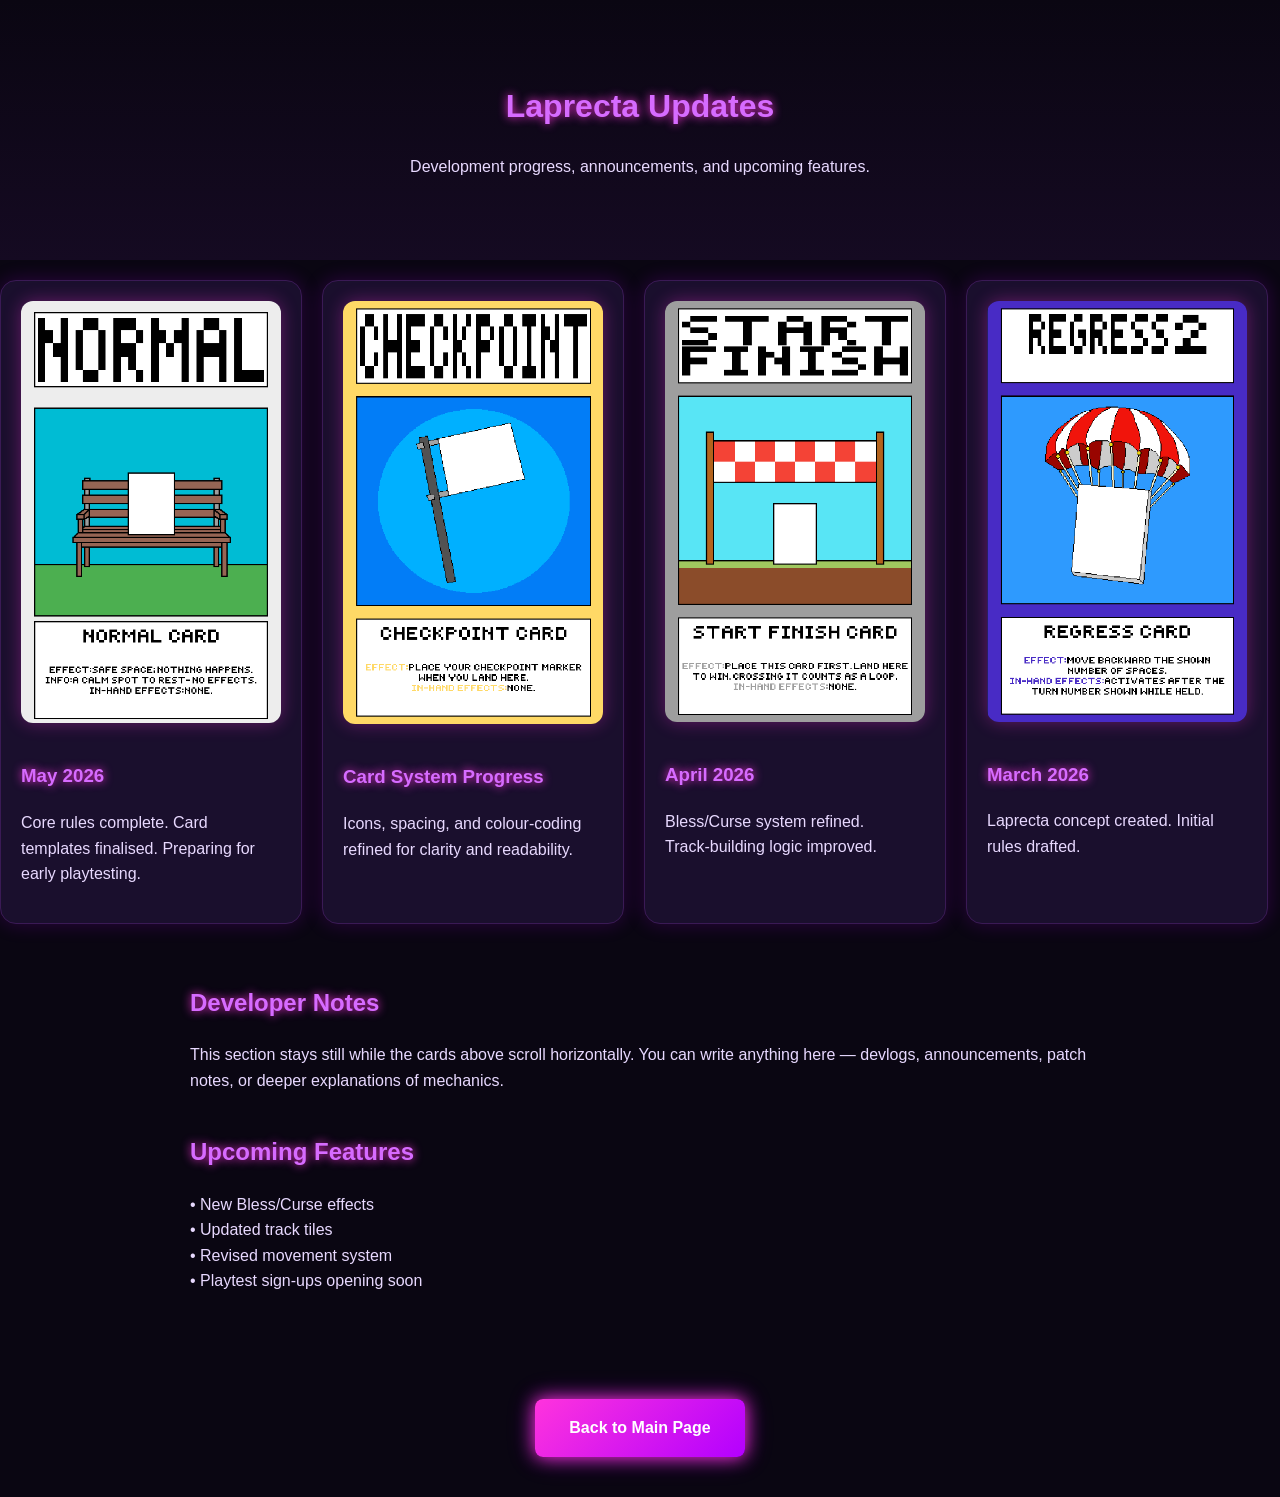
==== updates.html @ 2bb6e2e8 "Remove comments from horizontal card scroller" ====
<!DOCTYPE html>
<html lang="en">
<head>
    <meta charset="UTF-8">
    <title>Laprecta – Updates</title>
    <link rel="stylesheet" href="style.css">
</head>
<body>

    <header class="hero">
        <h1>Laprecta Updates</h1>
        <p class="tagline">Development progress, announcements, and upcoming features.</p>
    </header>

    <!-- HORIZONTAL CARD SCROLLER -->
    <section class="horizontal-scroll">

        <div class="scroll-card">
            <img src="normal card.png" class="scroll-img" alt="Card 1">
            <h3>May 2026</h3>
            <p>Core rules complete. Card templates finalised. Preparing for early playtesting.</p>
        </div>

        <div class="scroll-card">
            <img src="Screenshot 2026-05-13 111753.png" class="scroll-img" alt="Card 2">
            <h3>Card System Progress</h3>
            <p>Icons, spacing, and colour‑coding refined for clarity and readability.</p>
        </div>

        <div class="scroll-card">
            <img src="Screenshot 2026-05-13 111914.png" class="scroll-img" alt="Card 3">
            <h3>April 2026</h3>
            <p>Bless/Curse system refined. Track‑building logic improved.</p>
        </div>

        <div class="scroll-card">
            <img src="Screenshot 2026-05-13 111659.png" class="scroll-img" alt="Card 4">
            <h3>March 2026</h3>
            <p>Laprecta concept created. Initial rules drafted.</p>
        </div>

    </section>

    <!-- INDEPENDENT TEXT BELOW -->
    <section class="content-block">
        <h2>Developer Notes</h2>
        <p>
            This section stays still while the cards above scroll horizontally.
            You can write anything here — devlogs, announcements, patch notes,
            or deeper explanations of mechanics.
        </p>
    </section>

    <section class="content-block">
        <h2>Upcoming Features</h2>
        <p>
            • New Bless/Curse effects<br>
            • Updated track tiles<br>
            • Revised movement system<br>
            • Playtest sign‑ups opening soon
        </p>
    </section>

    <section class="center">
        <a href="index.html" class="cta-button">Back to Main Page</a>
    </section>

</body>
</html>
---- style.css ----
/* ===== GLOBAL ===== */
body {
    margin: 0;
    padding: 0;
    background: #0a0612;
    color: #e8d9ff;
    font-family: 'Segoe UI', sans-serif;
    line-height: 1.6;
}

h1, h2, h3 {
    color: #d66bff;
    text-shadow: 0 0 10px #ff33dd;
}

a {
    color: #ff66ee;
    text-decoration: none;
}

/* ===== HERO ===== */
.hero {
    text-align: center;
    padding: 60px 20px;
    background: linear-gradient(to bottom, #0a0612 0%, #150a22 100%);
}

.tagline {
    max-width: 600px;
    margin: 10px auto 20px;
}

/* ===== HORIZONTAL SCROLLER ===== */
.horizontal-scroll {
    display: flex;
    gap: 20px;
    overflow-x: auto;
    padding: 20px;
    scroll-snap-type: x mandatory;
}

.horizontal-scroll::-webkit-scrollbar {
    height: 10px;
}

.horizontal-scroll::-webkit-scrollbar-thumb {
    background: #b300ff;
    border-radius: 10px;
}

.scroll-card {
    min-width: 260px;
    background: #1a0f2d;
    padding: 20px;
    border-radius: 16px;
    border: 1px solid #3a1a55;
    box-shadow: 0 0 20px #b300ff33;
    scroll-snap-align: start;
}

.scroll-img {
    width: 100%;
    border-radius: 12px;
    margin-bottom: 12px;
    box-shadow: 0 0 18px #ff33dd55;
}

/* ===== CONTENT BLOCK ===== */
.content-block {
    max-width: 900px;
    margin: 40px auto;
    padding: 0 20px;
}

/* ===== BUTTON ===== */
.cta-button {
    display: inline-block;
    padding: 16px 34px;
    background: linear-gradient(135deg, #ff33dd, #b300ff);
    color: #fff;
    font-weight: bold;
    border-radius: 8px;
    margin-top: 25px;
    box-shadow: 0 0 18px #ff33dd, 0 0 28px #b300ff55;
    transition: 0.25s ease;
}

.cta-button:hover {
    transform: translateY(-4px) scale(1.03);
    box-shadow: 0 0 26px #ff66ee, 0 0 40px #cc33ffaa;
}

/* ===== CENTER ===== */
.center {
    text-align: center;
    padding: 40px 20px;
}
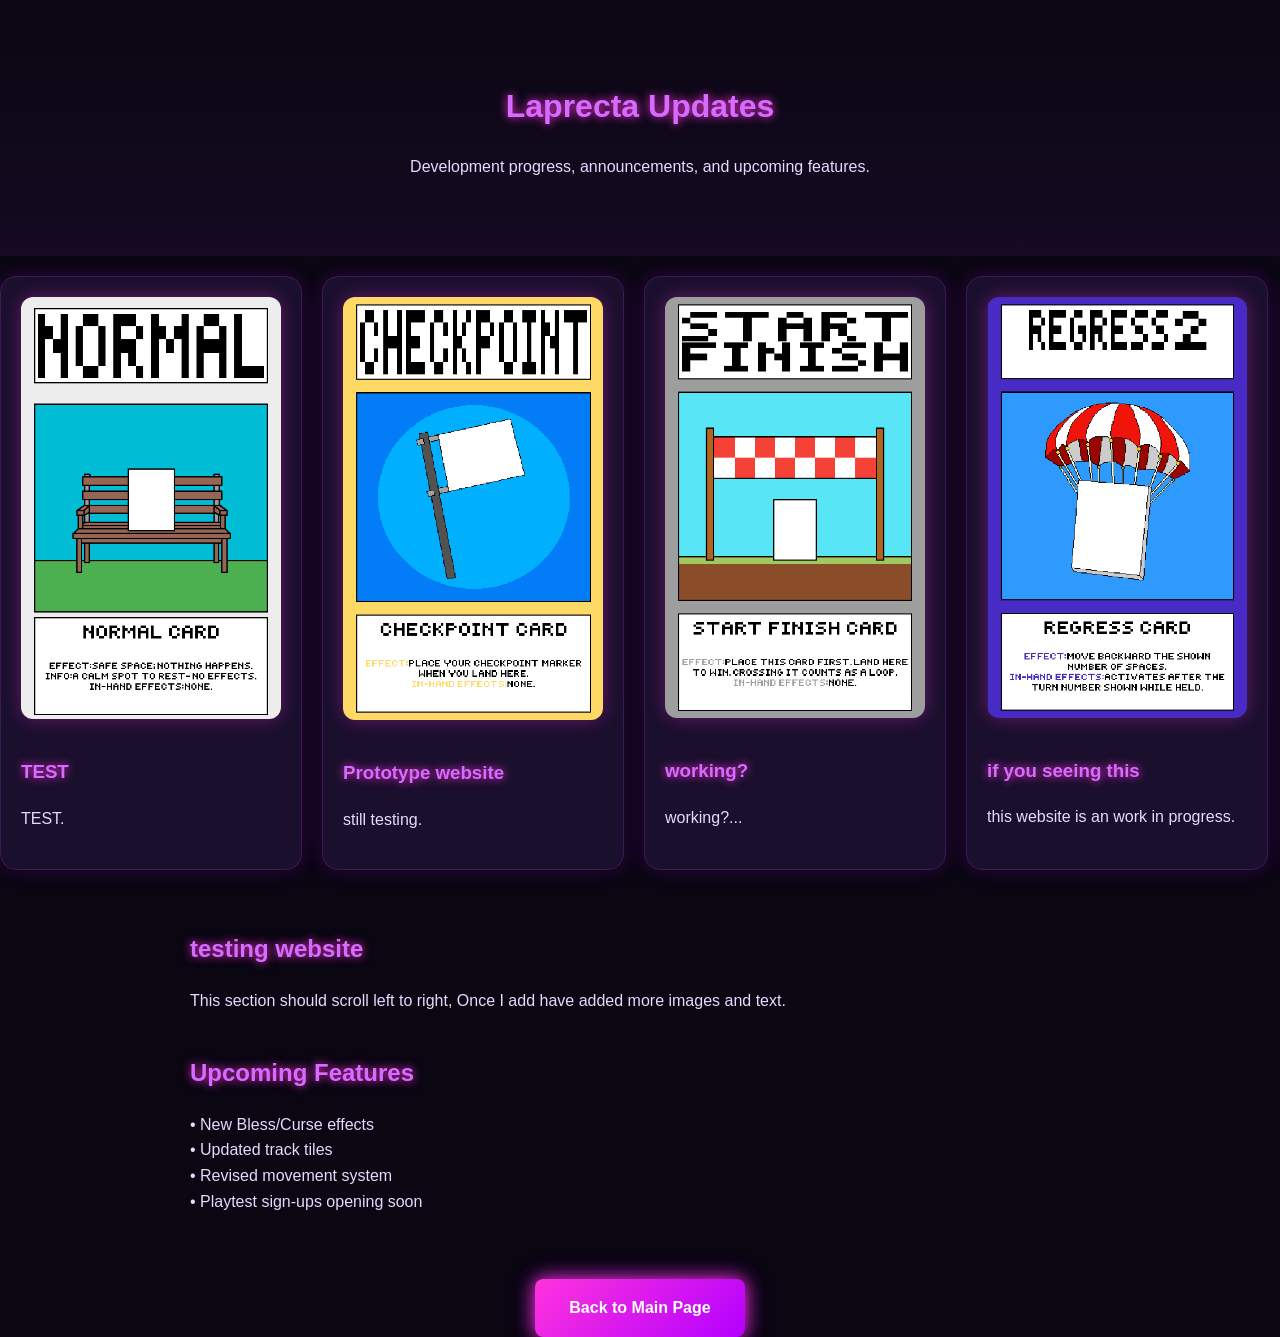
==== commit b4bf2ca1: "Update updates.html" ====
--- a/updates.html
+++ b/updates.html
@@ -17,37 +17,41 @@
 
         <div class="scroll-card">
             <img src="normal card.png" class="scroll-img" alt="Card 1">
-            <h3>May 2026</h3>
-            <p>Core rules complete. Card templates finalised. Preparing for early playtesting.</p>
+            <h3>TEST</h3>
+            <p>TEST.</p>
         </div>
 
         <div class="scroll-card">
             <img src="Screenshot 2026-05-13 111753.png" class="scroll-img" alt="Card 2">
-            <h3>Card System Progress</h3>
-            <p>Icons, spacing, and colour‑coding refined for clarity and readability.</p>
+            <h3>Prototype website</h3>
+            <p>still testing.</p>
         </div>
 
         <div class="scroll-card">
             <img src="Screenshot 2026-05-13 111914.png" class="scroll-img" alt="Card 3">
-            <h3>April 2026</h3>
-            <p>Bless/Curse system refined. Track‑building logic improved.</p>
+            <h3>working?</h3>
+            <p>working?...</p>
         </div>
 
         <div class="scroll-card">
             <img src="Screenshot 2026-05-13 111659.png" class="scroll-img" alt="Card 4">
-            <h3>March 2026</h3>
-            <p>Laprecta concept created. Initial rules drafted.</p>
+            <h3>if you seeing this</h3>
+            <p>this website is an work in progress.</p>
         </div>
-
+        
+        <div class="scroll-card">
+            <img src="Screenshot 2026-05-13 111659.png" class="scroll-img" alt="Card 4">
+            <h3>duplictaion testing</h3>
+            <p>this website is an work in progress.</p>
+        </div>
     </section>
 
     <!-- INDEPENDENT TEXT BELOW -->
     <section class="content-block">
-        <h2>Developer Notes</h2>
+        <h2>testing website</h2>
         <p>
-            This section stays still while the cards above scroll horizontally.
-            You can write anything here — devlogs, announcements, patch notes,
-            or deeper explanations of mechanics.
+            This section should scroll left to right, Once I add have added more
+            images and text.
         </p>
     </section>
 
--- a/style.css
+++ b/style.css
@@ -25,12 +25,82 @@
     background: linear-gradient(to bottom, #0a0612 0%, #150a22 100%);
 }
 
-.tagline {
-    max-width: 600px;
-    margin: 10px auto 20px;
+/* ===== HERO (UPGRADED FIRST PAGE) ===== */
+.hero-enhanced {
+    padding: 80px 20px;
+    background: radial-gradient(circle at top, #1a0f2d, #0a0612 70%);
 }
 
-/* ===== HORIZONTAL SCROLLER ===== */
+.hero-inner {
+    max-width: 1100px;
+    margin: auto;
+    display: flex;
+    align-items: center;
+    justify-content: space-between;
+    gap: 40px;
+}
+
+.hero-text {
+    max-width: 500px;
+}
+
+.hero-image-wrapper {
+    flex-shrink: 0;
+}
+
+.hero-image-large {
+    width: 340px;
+    border-radius: 16px;
+    box-shadow: 0 0 30px #ff33dd88;
+    transition: 0.3s ease;
+}
+
+.hero-image-large:hover {
+    transform: translateY(-6px) scale(1.03);
+    box-shadow: 0 0 40px #ff66eeaa;
+}
+
+/* ===== SECTION CARDS ===== */
+.section-card {
+    max-width: 900px;
+    margin: 50px auto;
+    padding: 30px 30px 40px;
+    background: #150a22;
+    border-radius: 16px;
+    border: 1px solid #3a1a55;
+    box-shadow: 0 0 20px #b300ff33;
+    backdrop-filter: blur(4px);
+}
+
+/* ===== NEON DIVIDER ===== */
+.neon-divider {
+    width: 100%;
+    height: 2px;
+    background: linear-gradient(90deg, transparent, #ff33dd, transparent);
+    margin: 40px 0;
+    opacity: 0.6;
+}
+
+/* ===== VISUAL GRID ===== */
+.promo-grid {
+    display: grid;
+    grid-template-columns: repeat(2, 1fr);
+    gap: 20px;
+}
+
+.enhanced-grid img {
+    width: 100%;
+    border-radius: 10px;
+    box-shadow: 0 0 14px #ff33dd55;
+    transition: 0.3s ease;
+}
+
+.enhanced-grid img:hover {
+    transform: scale(1.05);
+    box-shadow: 0 0 25px #ff66eeaa;
+}
+
+/* ===== HORIZONTAL SCROLLER (SECOND PAGE) ===== */
 .horizontal-scroll {
     display: flex;
     gap: 20px;
@@ -93,5 +163,16 @@
 /* ===== CENTER ===== */
 .center {
     text-align: center;
-    padding: 40px 20px;
 }
+
+/* ===== RESPONSIVE ===== */
+@media (max-width: 800px) {
+    .hero-inner {
+        flex-direction: column;
+        text-align: center;
+    }
+
+    .hero-image-large {
+        width: 260px;
+    }
+}
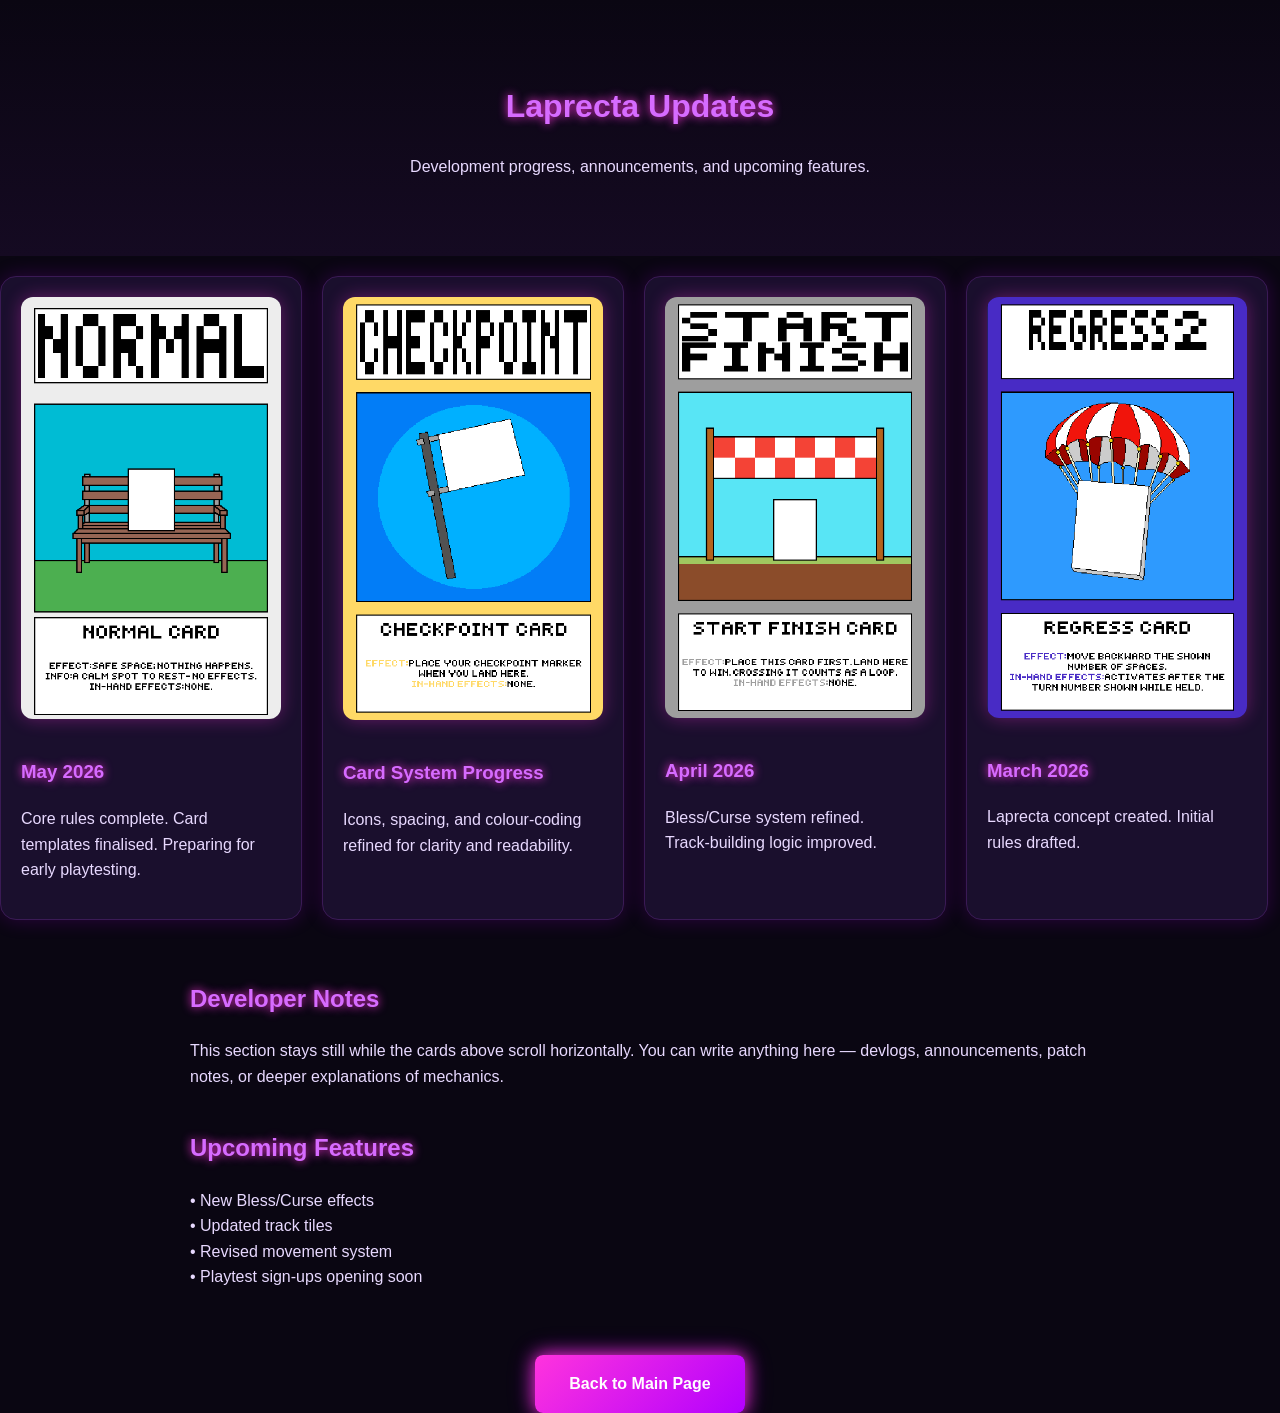
==== commit 0d5b0557: "Update card content and section headings in updates.html" ====
--- a/updates.html
+++ b/updates.html
@@ -17,41 +17,37 @@
 
         <div class="scroll-card">
             <img src="normal card.png" class="scroll-img" alt="Card 1">
-            <h3>TEST</h3>
-            <p>TEST.</p>
+            <h3>May 2026</h3>
+            <p>Core rules complete. Card templates finalised. Preparing for early playtesting.</p>
         </div>
 
         <div class="scroll-card">
             <img src="Screenshot 2026-05-13 111753.png" class="scroll-img" alt="Card 2">
-            <h3>Prototype website</h3>
-            <p>still testing.</p>
+            <h3>Card System Progress</h3>
+            <p>Icons, spacing, and colour‑coding refined for clarity and readability.</p>
         </div>
 
         <div class="scroll-card">
             <img src="Screenshot 2026-05-13 111914.png" class="scroll-img" alt="Card 3">
-            <h3>working?</h3>
-            <p>working?...</p>
+            <h3>April 2026</h3>
+            <p>Bless/Curse system refined. Track‑building logic improved.</p>
         </div>
 
         <div class="scroll-card">
             <img src="Screenshot 2026-05-13 111659.png" class="scroll-img" alt="Card 4">
-            <h3>if you seeing this</h3>
-            <p>this website is an work in progress.</p>
+            <h3>March 2026</h3>
+            <p>Laprecta concept created. Initial rules drafted.</p>
         </div>
-        
-        <div class="scroll-card">
-            <img src="Screenshot 2026-05-13 111659.png" class="scroll-img" alt="Card 4">
-            <h3>duplictaion testing</h3>
-            <p>this website is an work in progress.</p>
-        </div>
+
     </section>
 
     <!-- INDEPENDENT TEXT BELOW -->
     <section class="content-block">
-        <h2>testing website</h2>
+        <h2>Developer Notes</h2>
         <p>
-            This section should scroll left to right, Once I add have added more
-            images and text.
+            This section stays still while the cards above scroll horizontally.
+            You can write anything here — devlogs, announcements, patch notes,
+            or deeper explanations of mechanics.
         </p>
     </section>
 
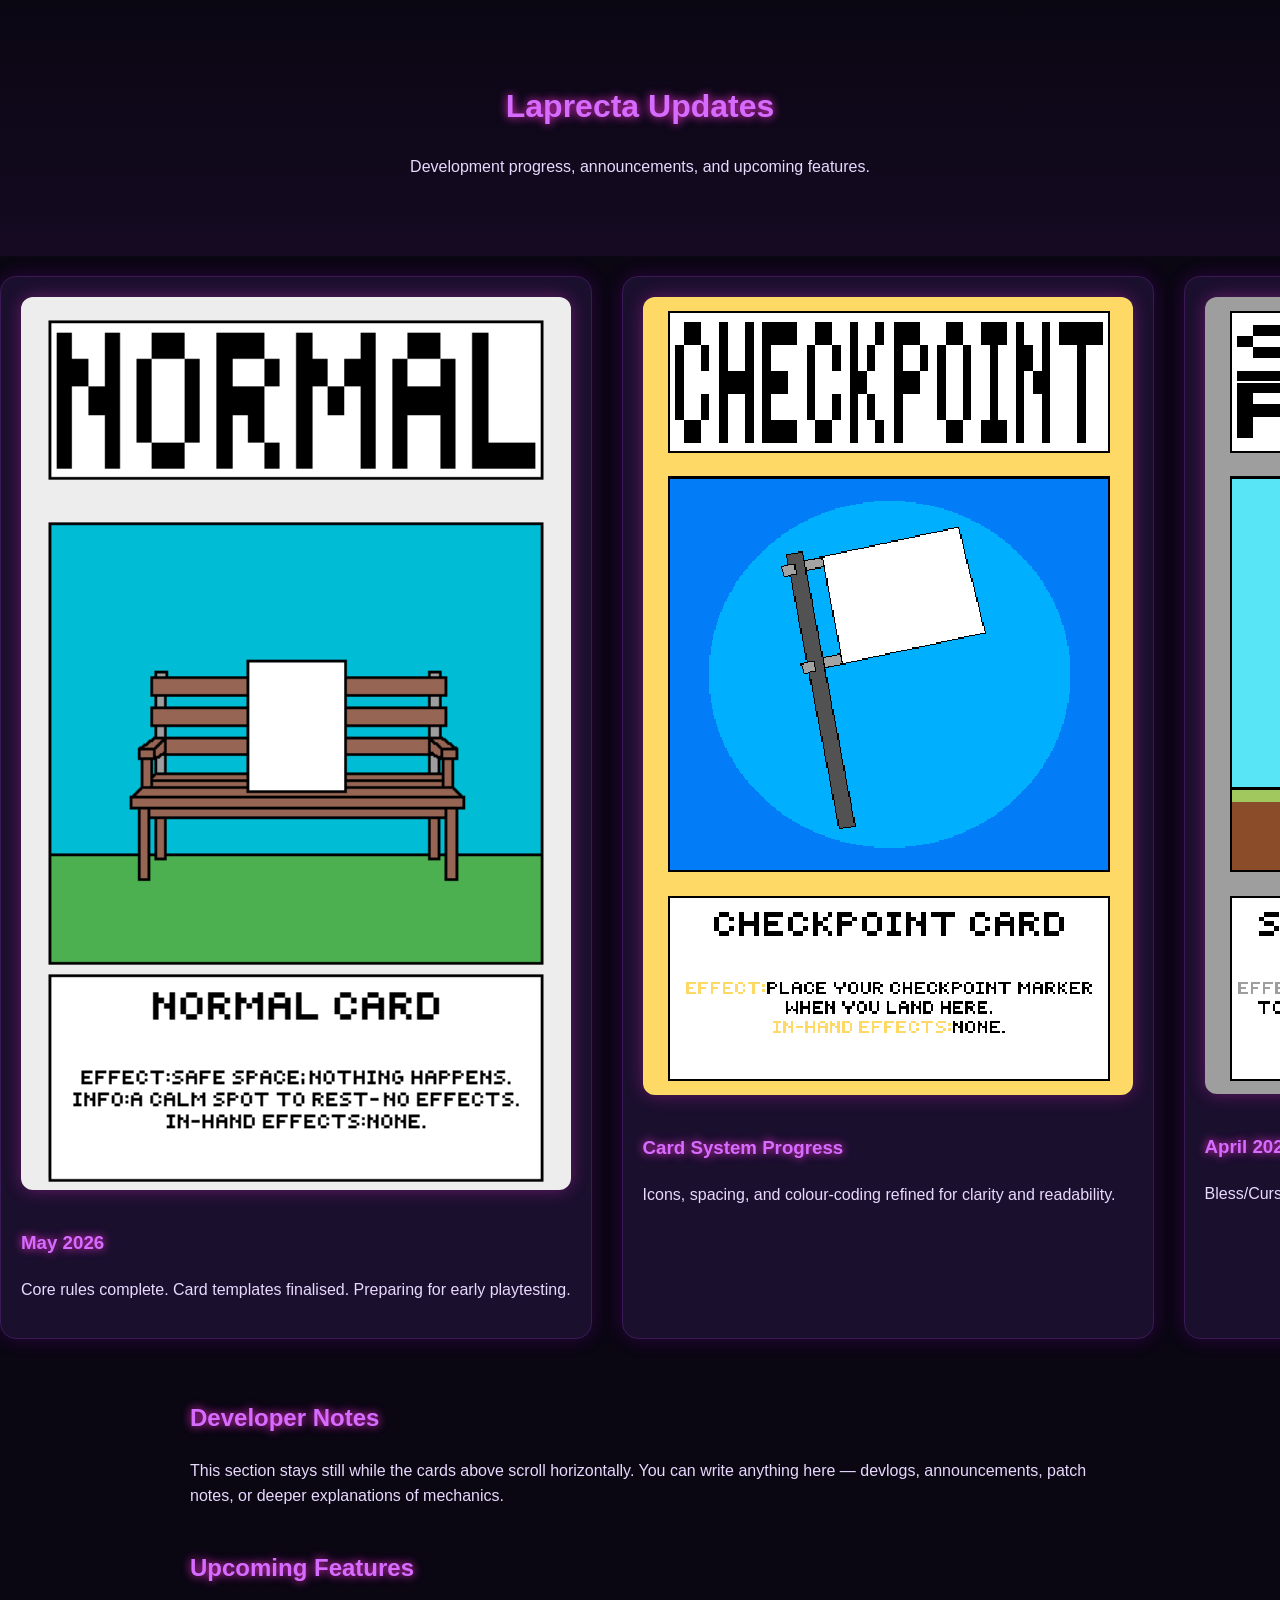
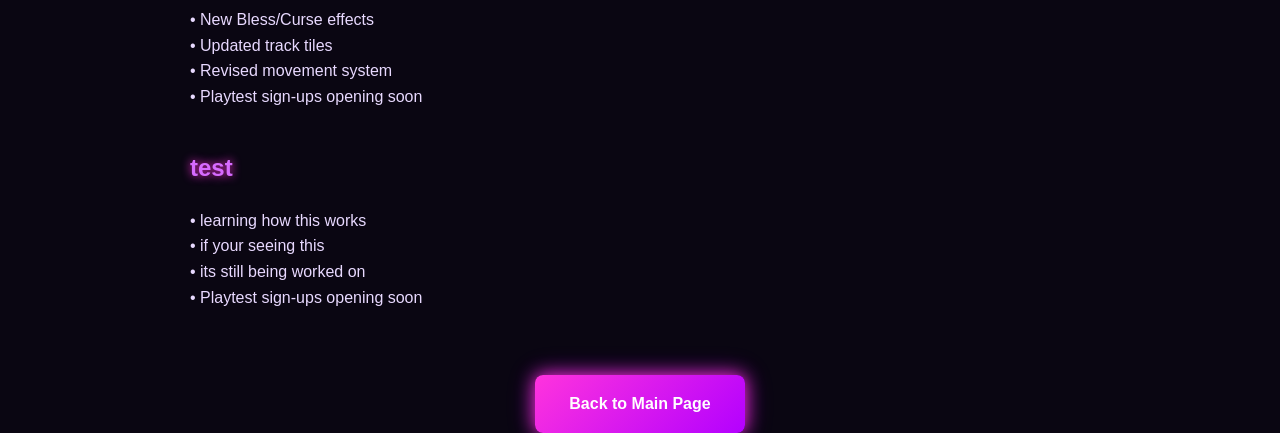
==== commit c646466f: "Add new sections for testing and updates" ====
--- a/updates.html
+++ b/updates.html
@@ -39,6 +39,12 @@
             <p>Laprecta concept created. Initial rules drafted.</p>
         </div>
 
+        <div class="scroll-card">
+            <img src="Screenshot 2026-05-13 111659.png" class="scroll-img" alt="Card 4">
+            <h3>testing duplication</h3>
+            <p>duplicated to see if it works</p>
+        </div>
+
     </section>
 
     <!-- INDEPENDENT TEXT BELOW -->
@@ -61,6 +67,15 @@
         </p>
     </section>
 
+    <section class="content-block">
+        <h2>test</h2>
+        <p>
+            • learning how this works<br>
+            • if your seeing this<br>
+            • its still being worked on<br>
+            • Playtest sign‑ups opening soon
+        </p>
+    </section>
     <section class="center">
         <a href="index.html" class="cta-button">Back to Main Page</a>
     </section>
--- a/style.css
+++ b/style.css
@@ -103,10 +103,11 @@
 /* ===== HORIZONTAL SCROLLER (SECOND PAGE) ===== */
 .horizontal-scroll {
     display: flex;
-    gap: 20px;
+    gap: 30px;
     overflow-x: auto;
     padding: 20px;
     scroll-snap-type: x mandatory;
+    white-space: nowrap;
 }
 
 .horizontal-scroll::-webkit-scrollbar {
@@ -119,7 +120,8 @@
 }
 
 .scroll-card {
-    min-width: 260px;
+    flex: 0 0 auto;
+    width: auto;
     background: #1a0f2d;
     padding: 20px;
     border-radius: 16px;
@@ -130,6 +132,7 @@
 
 .scroll-img {
     width: 100%;
+    height: auto;
     border-radius: 12px;
     margin-bottom: 12px;
     box-shadow: 0 0 18px #ff33dd55;
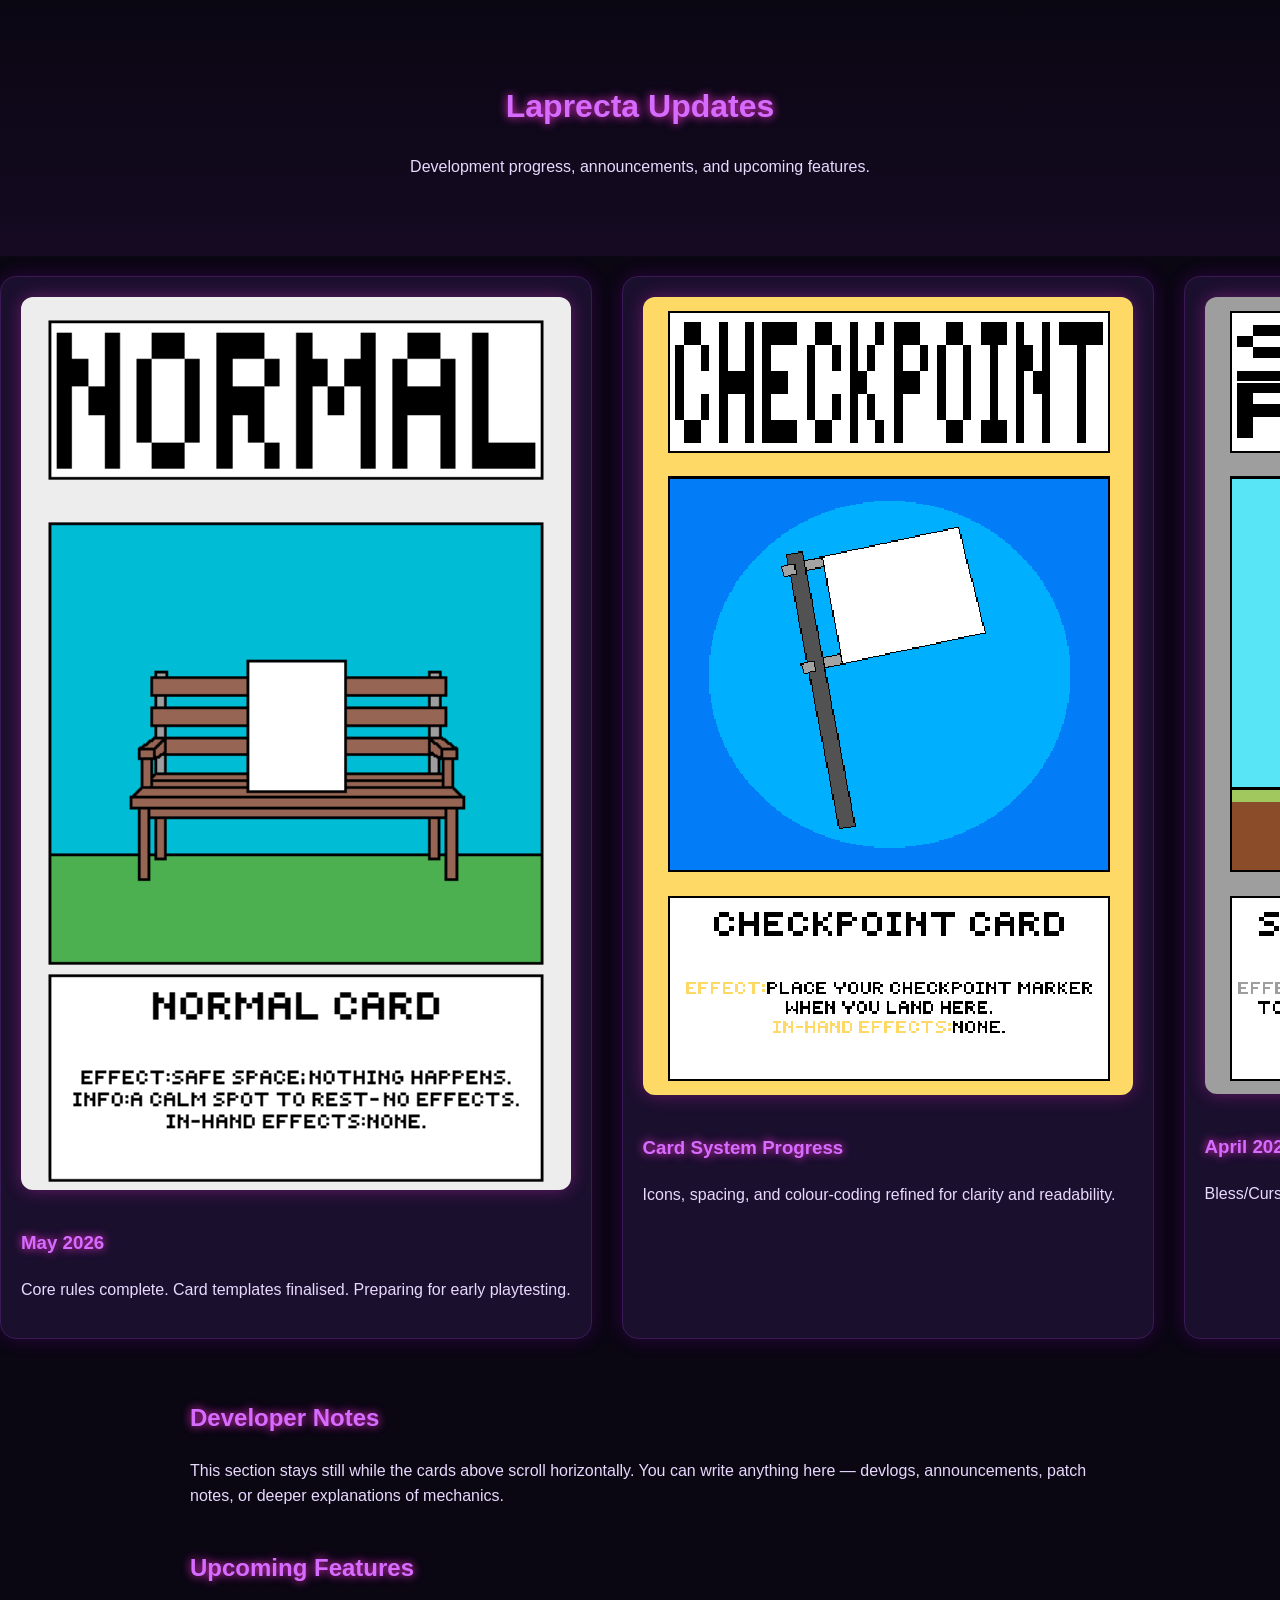
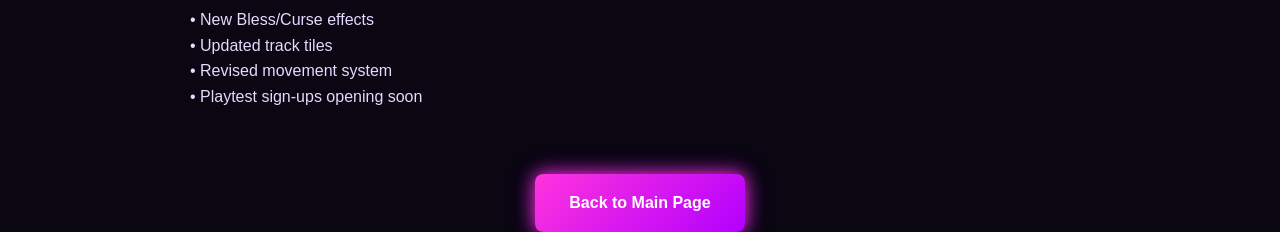
==== commit 2c33c59b: "Update updates.html" ====
--- a/updates.html
+++ b/updates.html
@@ -39,12 +39,6 @@
             <p>Laprecta concept created. Initial rules drafted.</p>
         </div>
 
-        <div class="scroll-card">
-            <img src="Screenshot 2026-05-13 111659.png" class="scroll-img" alt="Card 4">
-            <h3>testing duplication</h3>
-            <p>duplicated to see if it works</p>
-        </div>
-
     </section>
 
     <!-- INDEPENDENT TEXT BELOW -->
@@ -67,15 +61,6 @@
         </p>
     </section>
 
-    <section class="content-block">
-        <h2>test</h2>
-        <p>
-            • learning how this works<br>
-            • if your seeing this<br>
-            • its still being worked on<br>
-            • Playtest sign‑ups opening soon
-        </p>
-    </section>
     <section class="center">
         <a href="index.html" class="cta-button">Back to Main Page</a>
     </section>
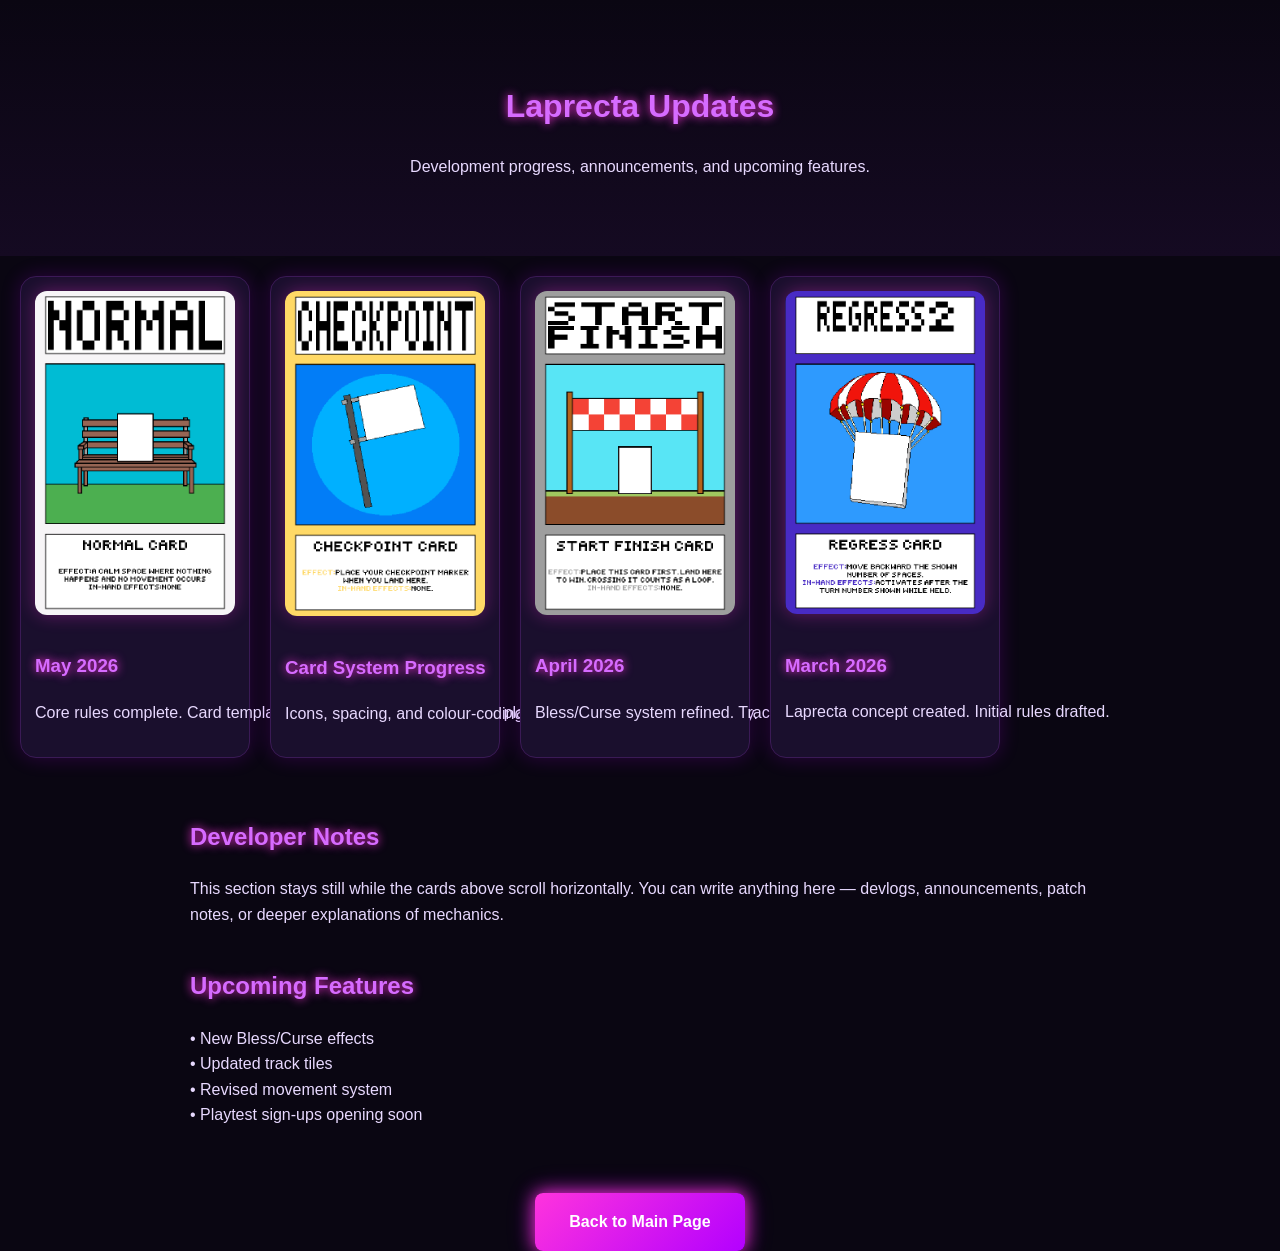
==== commit b25dfbaf: "Update alt text for images in updates.html" ====
--- a/updates.html
+++ b/updates.html
@@ -16,25 +16,25 @@
     <section class="horizontal-scroll">
 
         <div class="scroll-card">
-            <img src="normal card.png" class="scroll-img" alt="Card 1">
+            <img src="normal card.png" class="scroll-img" alt="Normal Card">
             <h3>May 2026</h3>
             <p>Core rules complete. Card templates finalised. Preparing for early playtesting.</p>
         </div>
 
         <div class="scroll-card">
-            <img src="Screenshot 2026-05-13 111753.png" class="scroll-img" alt="Card 2">
+            <img src="Screenshot 2026-05-13 111753.png" class="scroll-img" alt="Checkpoint Card">
             <h3>Card System Progress</h3>
             <p>Icons, spacing, and colour‑coding refined for clarity and readability.</p>
         </div>
 
         <div class="scroll-card">
-            <img src="Screenshot 2026-05-13 111914.png" class="scroll-img" alt="Card 3">
+            <img src="Screenshot 2026-05-13 111914.png" class="scroll-img" alt="Start Finish Card">
             <h3>April 2026</h3>
             <p>Bless/Curse system refined. Track‑building logic improved.</p>
         </div>
 
         <div class="scroll-card">
-            <img src="Screenshot 2026-05-13 111659.png" class="scroll-img" alt="Card 4">
+            <img src="Screenshot 2026-05-13 111659.png" class="scroll-img" alt="Regress Card">
             <h3>March 2026</h3>
             <p>Laprecta concept created. Initial rules drafted.</p>
         </div>
--- a/style.css
+++ b/style.css
@@ -103,7 +103,7 @@
 /* ===== HORIZONTAL SCROLLER (SECOND PAGE) ===== */
 .horizontal-scroll {
     display: flex;
-    gap: 30px;
+    gap: 20px;
     overflow-x: auto;
     padding: 20px;
     scroll-snap-type: x mandatory;
@@ -119,11 +119,12 @@
     border-radius: 10px;
 }
 
+/* ===== FIXED CARD SIZE (fits on screen) ===== */
 .scroll-card {
     flex: 0 0 auto;
-    width: auto;
+    width: 200px; /* Smaller so full card fits */
     background: #1a0f2d;
-    padding: 20px;
+    padding: 14px;
     border-radius: 16px;
     border: 1px solid #3a1a55;
     box-shadow: 0 0 20px #b300ff33;
@@ -134,7 +135,7 @@
     width: 100%;
     height: auto;
     border-radius: 12px;
-    margin-bottom: 12px;
+    margin-bottom: 10px;
     box-shadow: 0 0 18px #ff33dd55;
 }
 
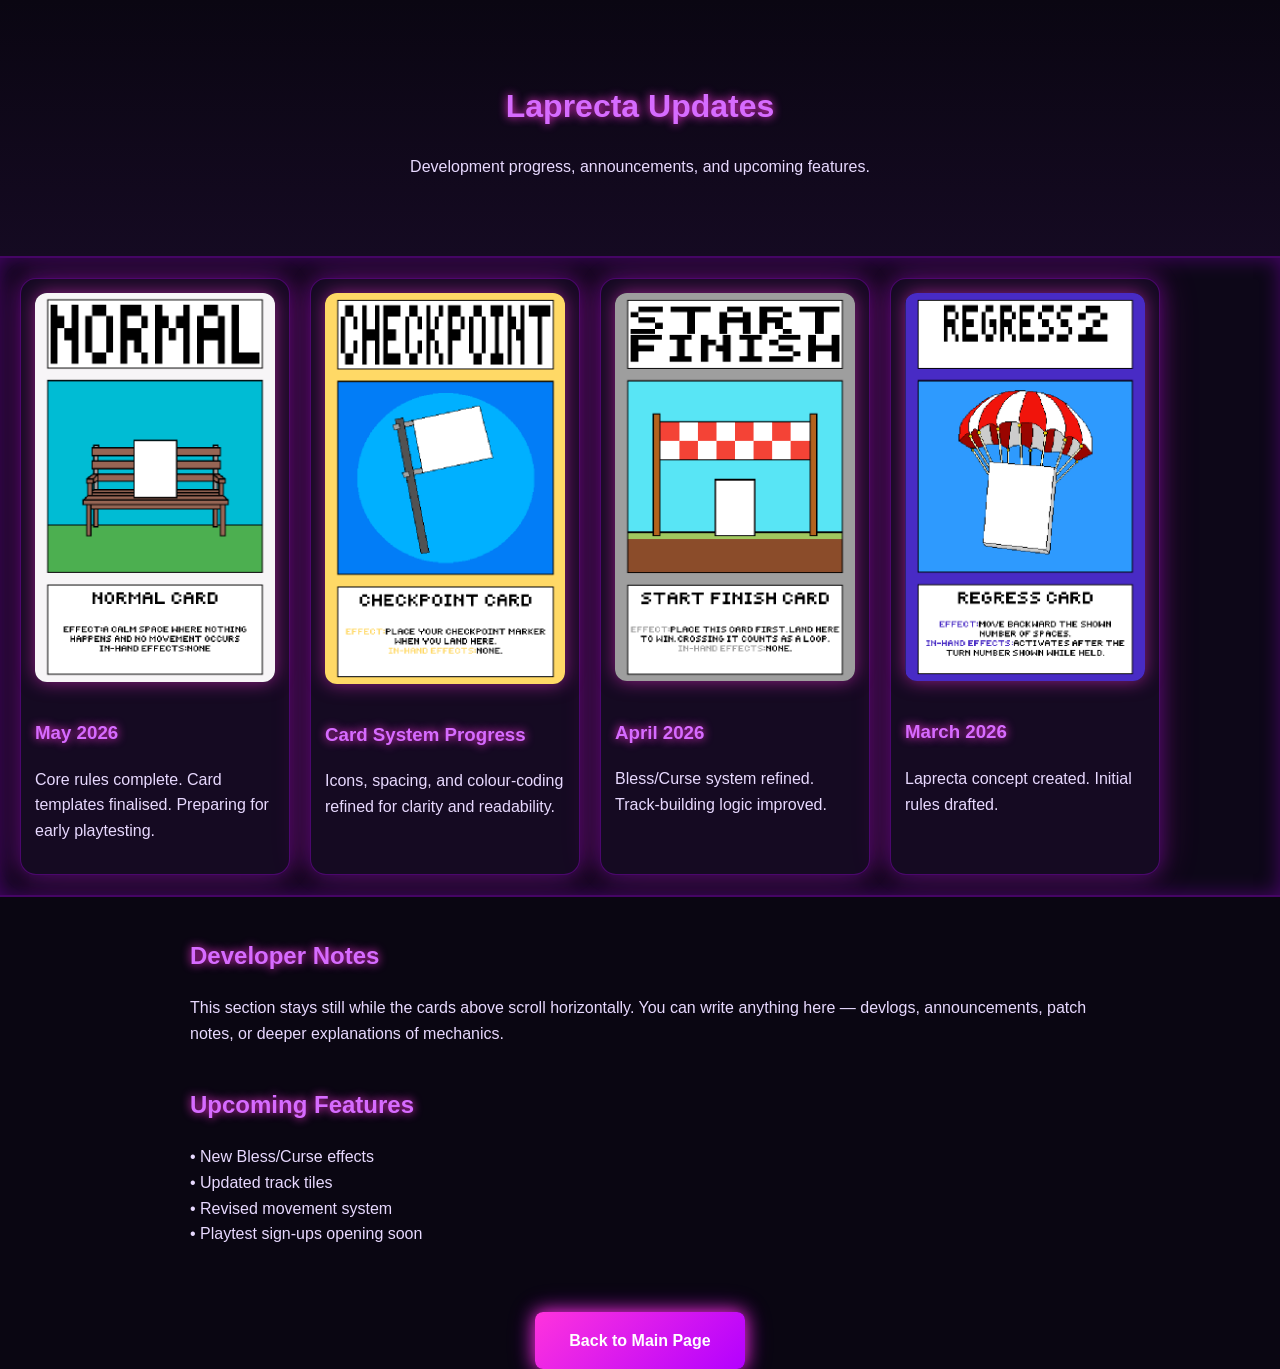
==== commit 94098a80: "Refactor updates.html for improved structure" ====
--- a/updates.html
+++ b/updates.html
@@ -7,63 +7,61 @@
 </head>
 <body>
 
-    <header class="hero">
-        <h1>Laprecta Updates</h1>
-        <p class="tagline">Development progress, announcements, and upcoming features.</p>
-    </header>
+<header class="hero">
+    <h1>Laprecta Updates</h1>
+    <p class="tagline">Development progress, announcements, and upcoming features.</p>
+</header>
 
-    <!-- HORIZONTAL CARD SCROLLER -->
-    <section class="horizontal-scroll">
+<section class="horizontal-scroll">
 
-        <div class="scroll-card">
-            <img src="normal card.png" class="scroll-img" alt="Normal Card">
-            <h3>May 2026</h3>
-            <p>Core rules complete. Card templates finalised. Preparing for early playtesting.</p>
-        </div>
+    <div class="scroll-card">
+        <img src="normal card.png" class="scroll-img">
+        <h3>May 2026</h3>
+        <p>Core rules complete. Card templates finalised. Preparing for early playtesting.</p>
+    </div>
 
-        <div class="scroll-card">
-            <img src="Screenshot 2026-05-13 111753.png" class="scroll-img" alt="Checkpoint Card">
-            <h3>Card System Progress</h3>
-            <p>Icons, spacing, and colour‑coding refined for clarity and readability.</p>
-        </div>
+    <div class="scroll-card">
+        <img src="Screenshot 2026-05-13 111753.png" class="scroll-img">
+        <h3>Card System Progress</h3>
+        <p>Icons, spacing, and colour‑coding refined for clarity and readability.</p>
+    </div>
 
-        <div class="scroll-card">
-            <img src="Screenshot 2026-05-13 111914.png" class="scroll-img" alt="Start Finish Card">
-            <h3>April 2026</h3>
-            <p>Bless/Curse system refined. Track‑building logic improved.</p>
-        </div>
+    <div class="scroll-card">
+        <img src="Screenshot 2026-05-13 111914.png" class="scroll-img">
+        <h3>April 2026</h3>
+        <p>Bless/Curse system refined. Track‑building logic improved.</p>
+    </div>
 
-        <div class="scroll-card">
-            <img src="Screenshot 2026-05-13 111659.png" class="scroll-img" alt="Regress Card">
-            <h3>March 2026</h3>
-            <p>Laprecta concept created. Initial rules drafted.</p>
-        </div>
+    <div class="scroll-card">
+        <img src="Screenshot 2026-05-13 111659.png" class="scroll-img">
+        <h3>March 2026</h3>
+        <p>Laprecta concept created. Initial rules drafted.</p>
+    </div>
 
-    </section>
+</section>
 
-    <!-- INDEPENDENT TEXT BELOW -->
-    <section class="content-block">
-        <h2>Developer Notes</h2>
-        <p>
-            This section stays still while the cards above scroll horizontally.
-            You can write anything here — devlogs, announcements, patch notes,
-            or deeper explanations of mechanics.
-        </p>
-    </section>
+<section class="content-block">
+    <h2>Developer Notes</h2>
+    <p>
+        This section stays still while the cards above scroll horizontally.
+        You can write anything here — devlogs, announcements, patch notes,
+        or deeper explanations of mechanics.
+    </p>
+</section>
 
-    <section class="content-block">
-        <h2>Upcoming Features</h2>
-        <p>
-            • New Bless/Curse effects<br>
-            • Updated track tiles<br>
-            • Revised movement system<br>
-            • Playtest sign‑ups opening soon
-        </p>
-    </section>
+<section class="content-block">
+    <h2>Upcoming Features</h2>
+    <p>
+        • New Bless/Curse effects<br>
+        • Updated track tiles<br>
+        • Revised movement system<br>
+        • Playtest sign‑ups opening soon
+    </p>
+</section>
 
-    <section class="center">
-        <a href="index.html" class="cta-button">Back to Main Page</a>
-    </section>
+<section class="center">
+    <a href="index.html" class="cta-button">Back to Main Page</a>
+</section>
 
 </body>
 </html>
--- a/style.css
+++ b/style.css
@@ -6,6 +6,7 @@
     color: #e8d9ff;
     font-family: 'Segoe UI', sans-serif;
     line-height: 1.6;
+    overflow-x: hidden;
 }
 
 h1, h2, h3 {
@@ -100,35 +101,40 @@
     box-shadow: 0 0 25px #ff66eeaa;
 }
 
-/* ===== HORIZONTAL SCROLLER (SECOND PAGE) ===== */
+/* ===== HORIZONTAL SCROLLER ===== */
 .horizontal-scroll {
     display: flex;
     gap: 20px;
     overflow-x: auto;
     padding: 20px;
     scroll-snap-type: x mandatory;
-    white-space: nowrap;
+    background: #0d0718;
+    border-top: 2px solid #b300ff55;
+    border-bottom: 2px solid #b300ff55;
+    box-shadow: inset 0 0 20px #b300ff55;
 }
 
 .horizontal-scroll::-webkit-scrollbar {
     height: 10px;
+    background: #1a0f2d;
 }
 
 .horizontal-scroll::-webkit-scrollbar-thumb {
     background: #b300ff;
     border-radius: 10px;
+    box-shadow: 0 0 10px #ff33dd;
 }
 
-/* ===== FIXED CARD SIZE (fits on screen) ===== */
+/* ===== CARDS ===== */
 .scroll-card {
-    flex: 0 0 auto;
-    width: 200px; /* Smaller so full card fits */
-    background: #1a0f2d;
+    flex: 0 0 240px;
+    background: #150a22;
     padding: 14px;
     border-radius: 16px;
-    border: 1px solid #3a1a55;
-    box-shadow: 0 0 20px #b300ff33;
+    border: 1px solid #b300ff55;
+    box-shadow: 0 0 20px #b300ff55, 0 0 40px #ff33dd33;
     scroll-snap-align: start;
+    white-space: normal;
 }
 
 .scroll-img {
@@ -136,7 +142,7 @@
     height: auto;
     border-radius: 12px;
     margin-bottom: 10px;
-    box-shadow: 0 0 18px #ff33dd55;
+    box-shadow: 0 0 18px #ff33dd88;
 }
 
 /* ===== CONTENT BLOCK ===== */
@@ -179,4 +185,8 @@
     .hero-image-large {
         width: 260px;
     }
+
+    .scroll-card {
+        flex: 0 0 70%;
+    }
 }
